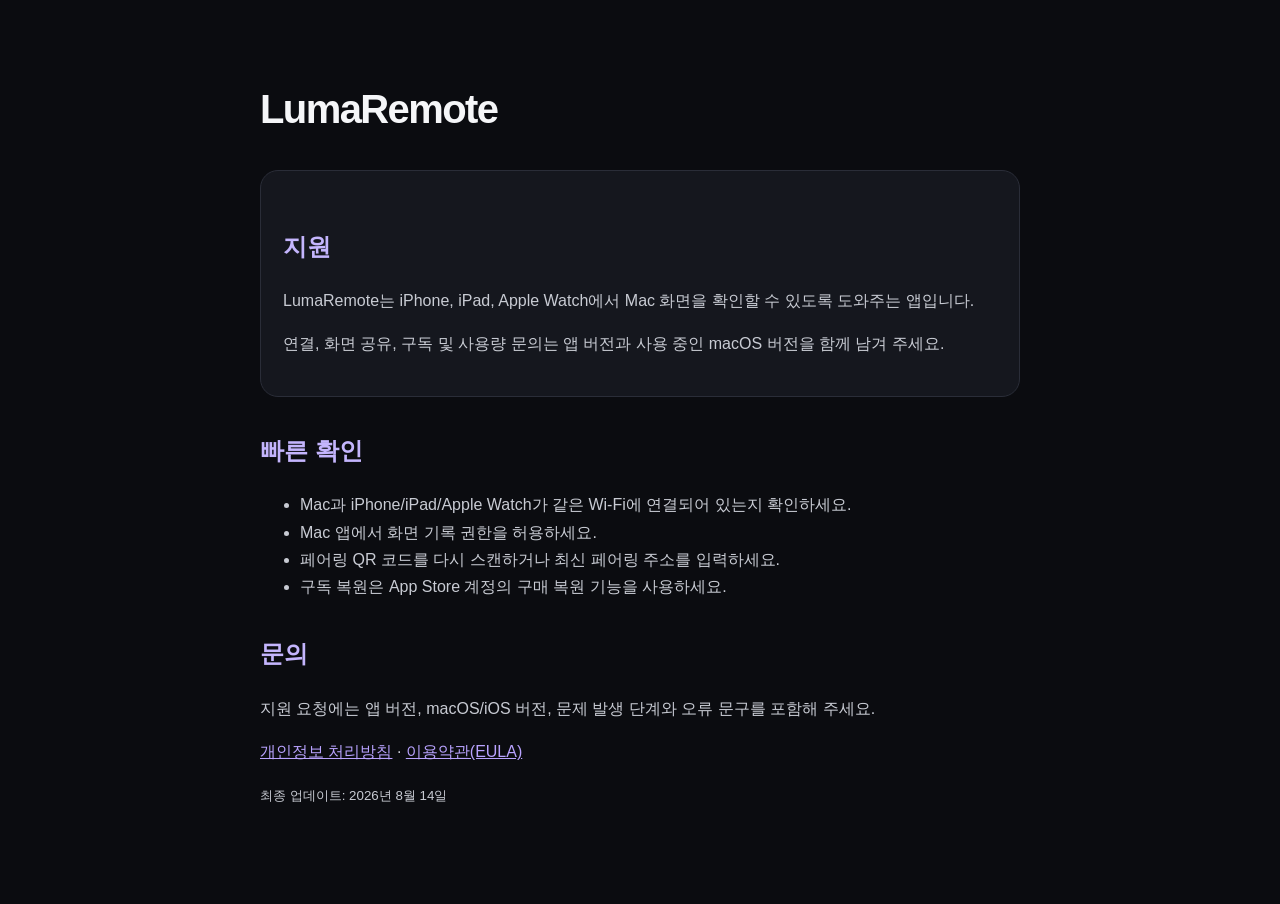
==== lumaremote/support.html @ 3929dd49 "Add LumaRemote support page" ====
<!doctype html>
<html lang="ko">
<head>
  <meta charset="utf-8">
  <meta name="viewport" content="width=device-width, initial-scale=1">
  <title>LumaRemote Support</title>
  <style>body{margin:0;background:#0b0c10;color:#f5f6f8;font:16px/1.7 -apple-system,BlinkMacSystemFont,"Apple SD Gothic Neo",sans-serif}main{max-width:760px;margin:auto;padding:48px 22px 80px}h1{font-size:40px;letter-spacing:-.04em}h2{color:#c4b5fd;margin-top:34px}.card{background:#15171e;border:1px solid #2a2d38;border-radius:18px;padding:22px}p,li{color:#c8cbd3}a{color:#b9a3ff}</style>
</head>
<body><main>
  <h1>LumaRemote</h1>
  <div class="card"><h2>지원</h2><p>LumaRemote는 iPhone, iPad, Apple Watch에서 Mac 화면을 확인할 수 있도록 도와주는 앱입니다.</p><p>연결, 화면 공유, 구독 및 사용량 문의는 앱 버전과 사용 중인 macOS 버전을 함께 남겨 주세요.</p></div>
  <h2>빠른 확인</h2><ul><li>Mac과 iPhone/iPad/Apple Watch가 같은 Wi‑Fi에 연결되어 있는지 확인하세요.</li><li>Mac 앱에서 화면 기록 권한을 허용하세요.</li><li>페어링 QR 코드를 다시 스캔하거나 최신 페어링 주소를 입력하세요.</li><li>구독 복원은 App Store 계정의 구매 복원 기능을 사용하세요.</li></ul>
  <h2>문의</h2><p>지원 요청에는 앱 버전, macOS/iOS 버전, 문제 발생 단계와 오류 문구를 포함해 주세요.</p>
  <p><a href="privacy.html">개인정보 처리방침</a> · <a href="https://www.apple.com/legal/internet-services/itunes/dev/stdeula/">이용약관(EULA)</a></p>
  <p><small>최종 업데이트: 2026년 8월 14일</small></p>
</main></body>
</html>
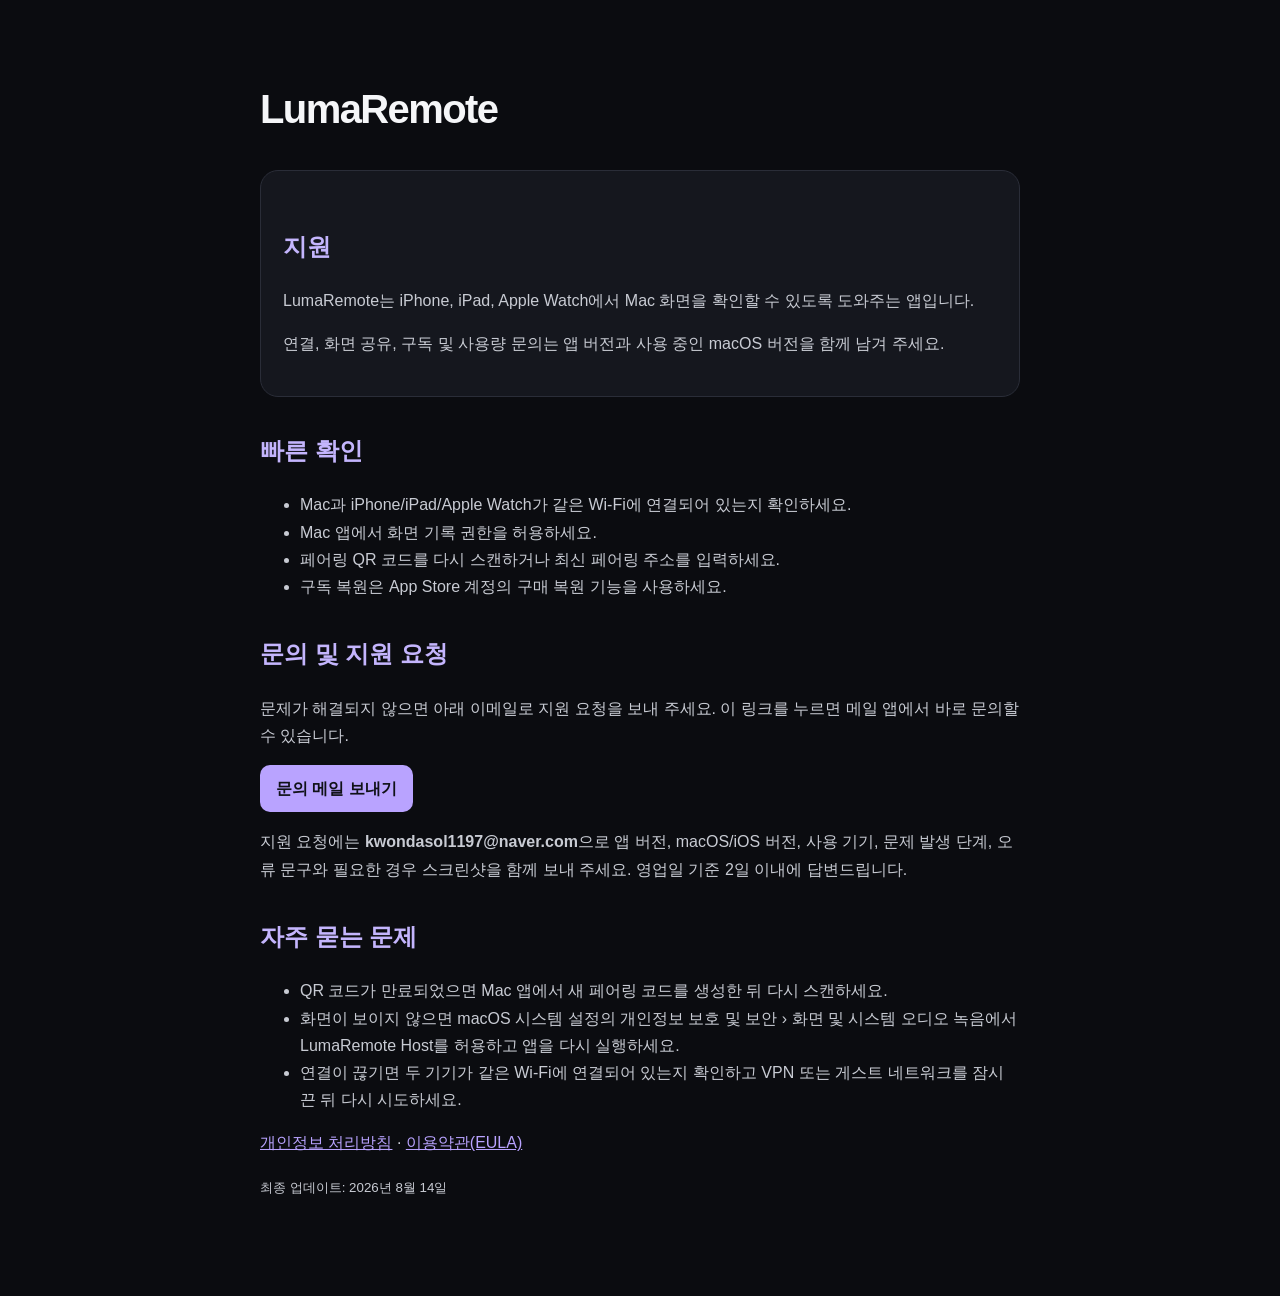
==== commit 3e6fc955: "Improve support contact and troubleshooting information" ====
--- a/lumaremote/support.html
+++ b/lumaremote/support.html
@@ -10,7 +10,11 @@
   <h1>LumaRemote</h1>
   <div class="card"><h2>지원</h2><p>LumaRemote는 iPhone, iPad, Apple Watch에서 Mac 화면을 확인할 수 있도록 도와주는 앱입니다.</p><p>연결, 화면 공유, 구독 및 사용량 문의는 앱 버전과 사용 중인 macOS 버전을 함께 남겨 주세요.</p></div>
   <h2>빠른 확인</h2><ul><li>Mac과 iPhone/iPad/Apple Watch가 같은 Wi‑Fi에 연결되어 있는지 확인하세요.</li><li>Mac 앱에서 화면 기록 권한을 허용하세요.</li><li>페어링 QR 코드를 다시 스캔하거나 최신 페어링 주소를 입력하세요.</li><li>구독 복원은 App Store 계정의 구매 복원 기능을 사용하세요.</li></ul>
-  <h2>문의</h2><p>지원 요청에는 앱 버전, macOS/iOS 버전, 문제 발생 단계와 오류 문구를 포함해 주세요.</p>
+  <h2>문의 및 지원 요청</h2>
+  <p>문제가 해결되지 않으면 아래 이메일로 지원 요청을 보내 주세요. 이 링크를 누르면 메일 앱에서 바로 문의할 수 있습니다.</p>
+  <p><a href="mailto:kwondasol1197@naver.com?subject=LumaRemote%20지원%20요청" style="display:inline-block;background:#b9a3ff;color:#101118;padding:10px 16px;border-radius:10px;text-decoration:none;font-weight:700">문의 메일 보내기</a></p>
+  <p>지원 요청에는 <strong>kwondasol1197@naver.com</strong>으로 앱 버전, macOS/iOS 버전, 사용 기기, 문제 발생 단계, 오류 문구와 필요한 경우 스크린샷을 함께 보내 주세요. 영업일 기준 2일 이내에 답변드립니다.</p>
+  <h2>자주 묻는 문제</h2><ul><li>QR 코드가 만료되었으면 Mac 앱에서 새 페어링 코드를 생성한 뒤 다시 스캔하세요.</li><li>화면이 보이지 않으면 macOS 시스템 설정의 개인정보 보호 및 보안 › 화면 및 시스템 오디오 녹음에서 LumaRemote Host를 허용하고 앱을 다시 실행하세요.</li><li>연결이 끊기면 두 기기가 같은 Wi‑Fi에 연결되어 있는지 확인하고 VPN 또는 게스트 네트워크를 잠시 끈 뒤 다시 시도하세요.</li></ul>
   <p><a href="privacy.html">개인정보 처리방침</a> · <a href="https://www.apple.com/legal/internet-services/itunes/dev/stdeula/">이용약관(EULA)</a></p>
   <p><small>최종 업데이트: 2026년 8월 14일</small></p>
 </main></body>
